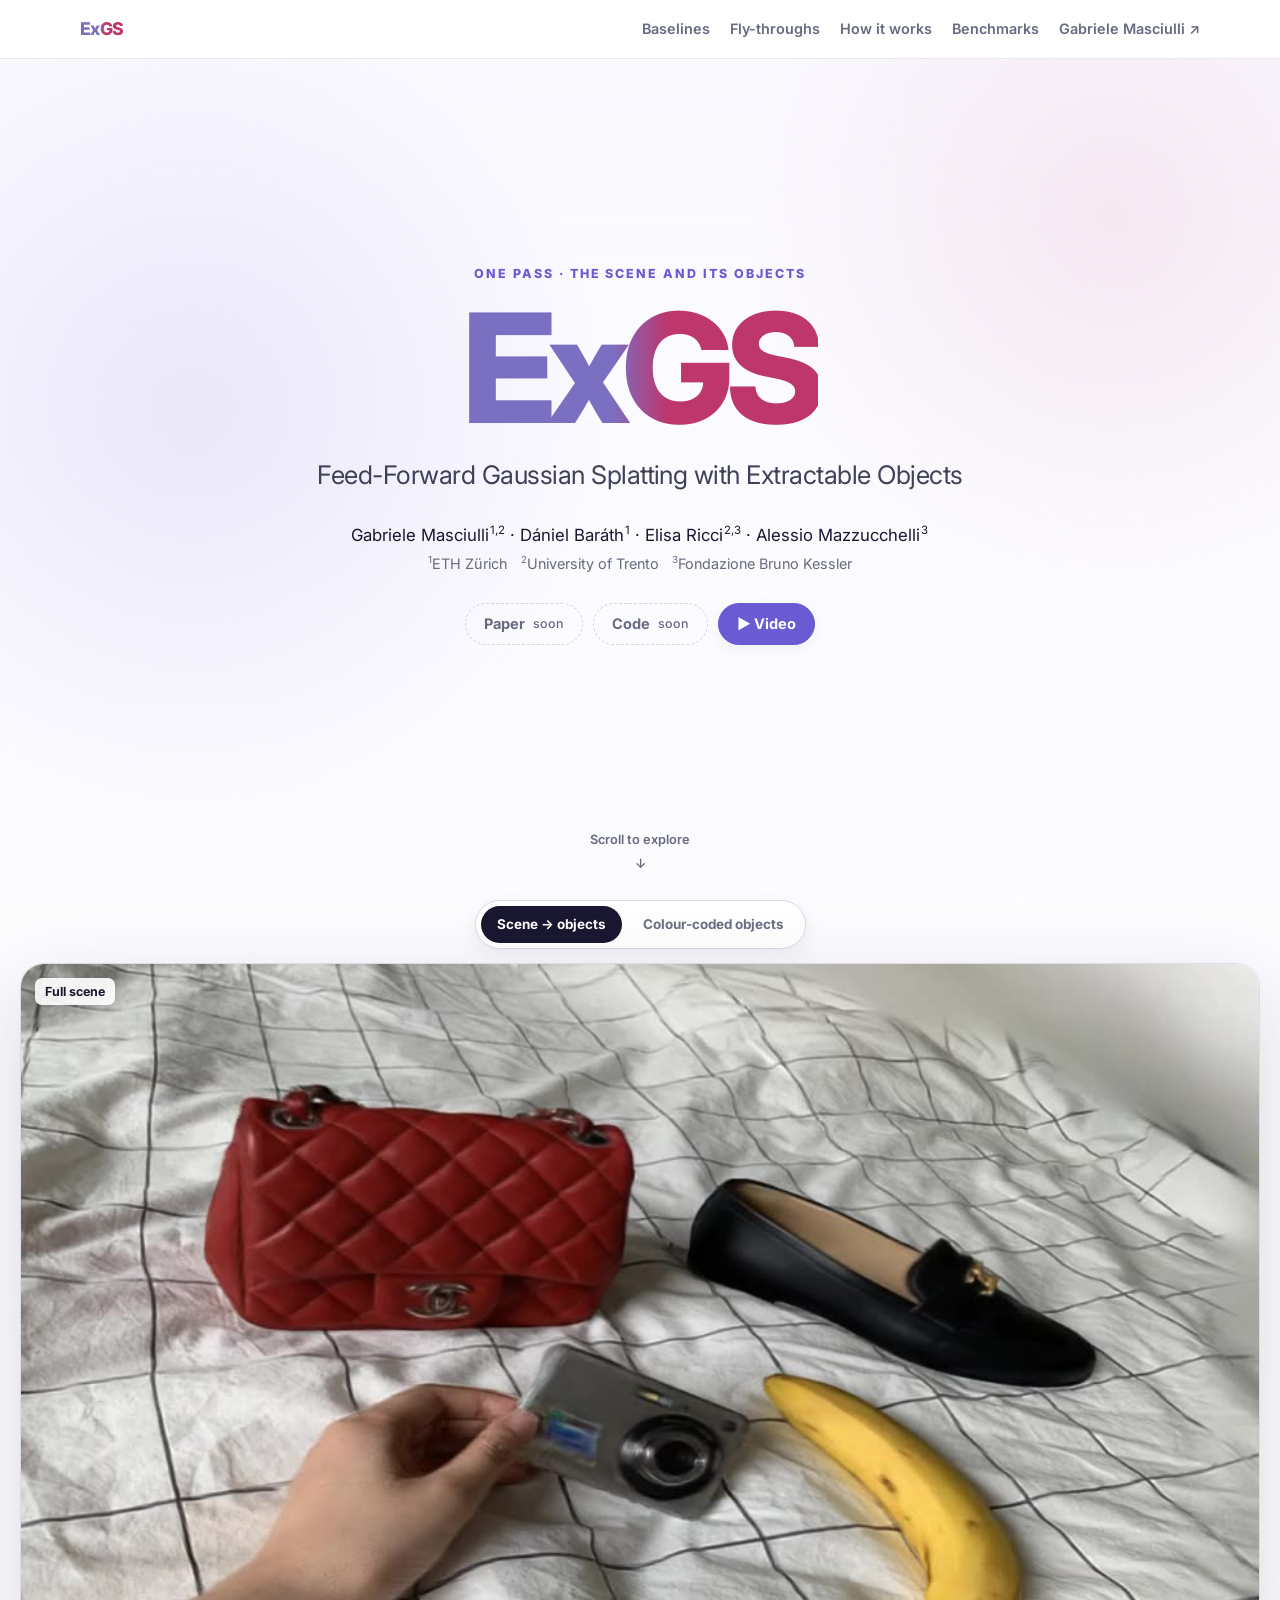
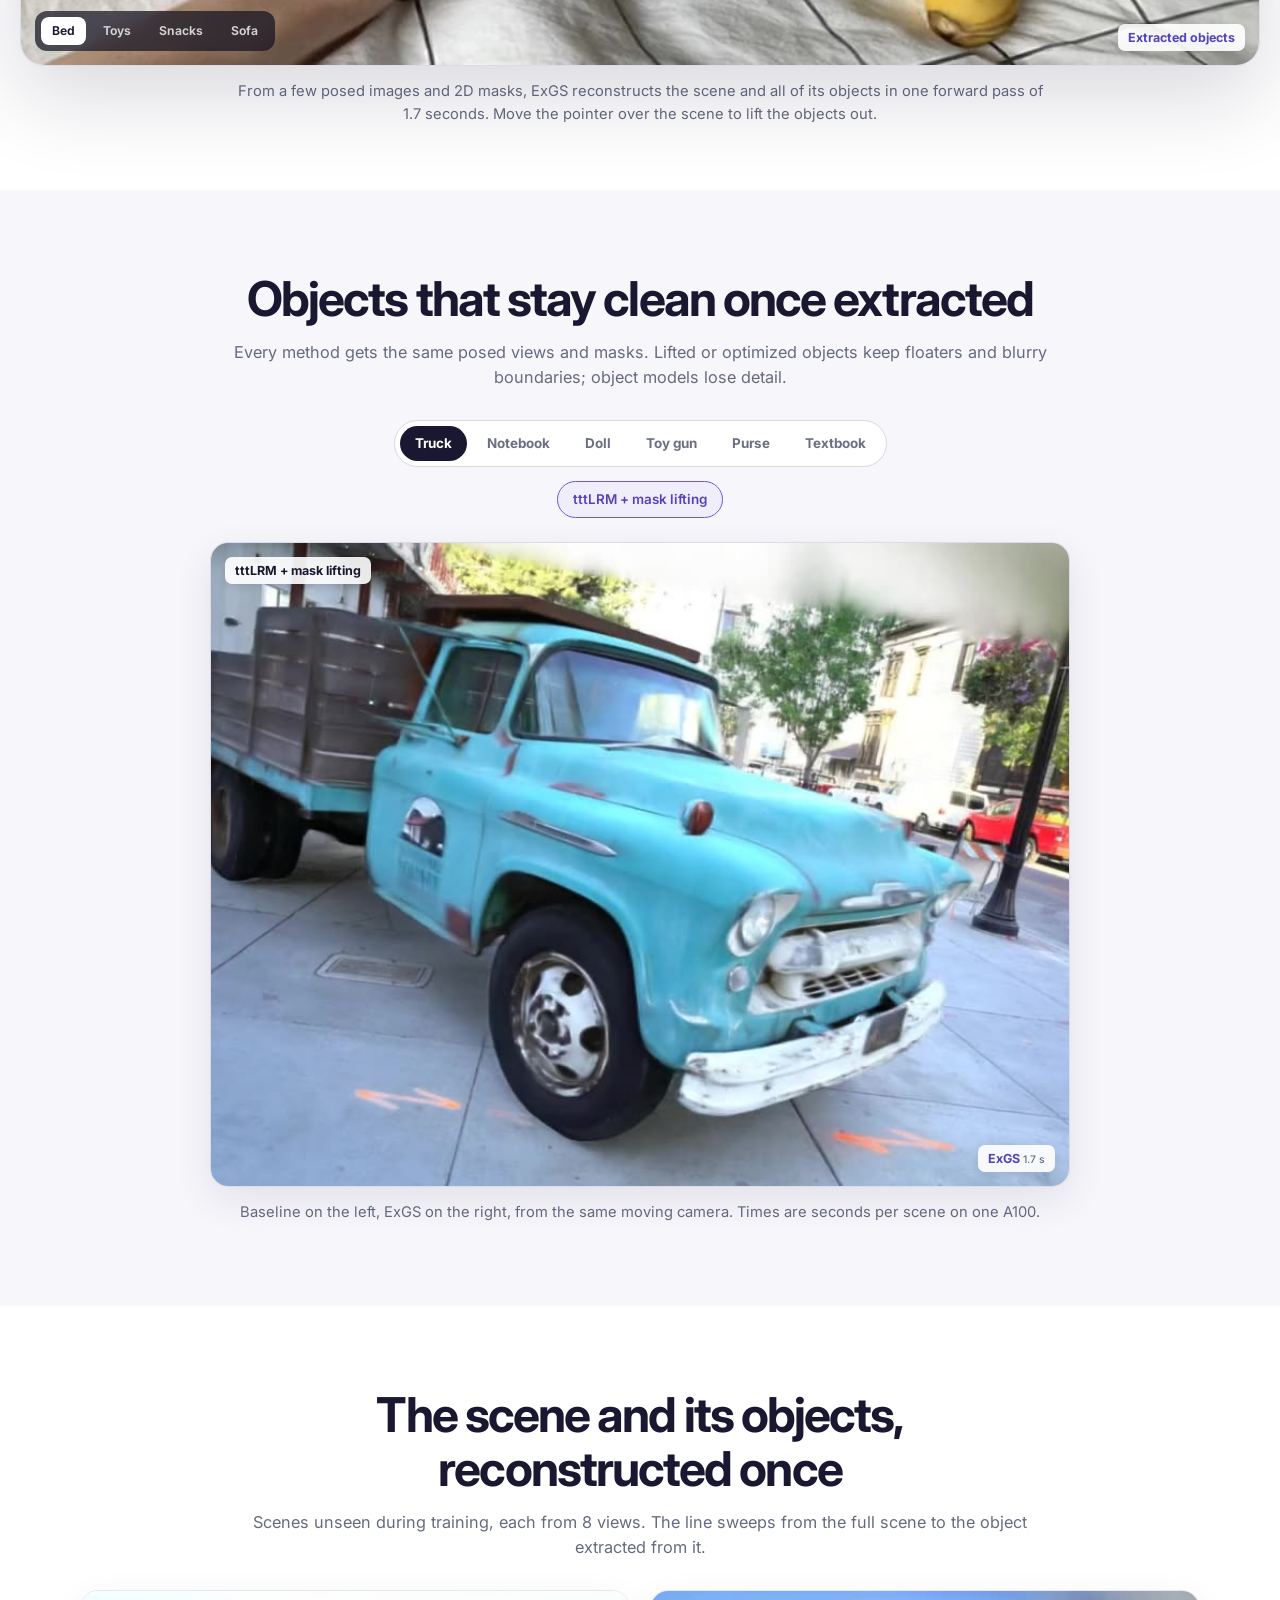
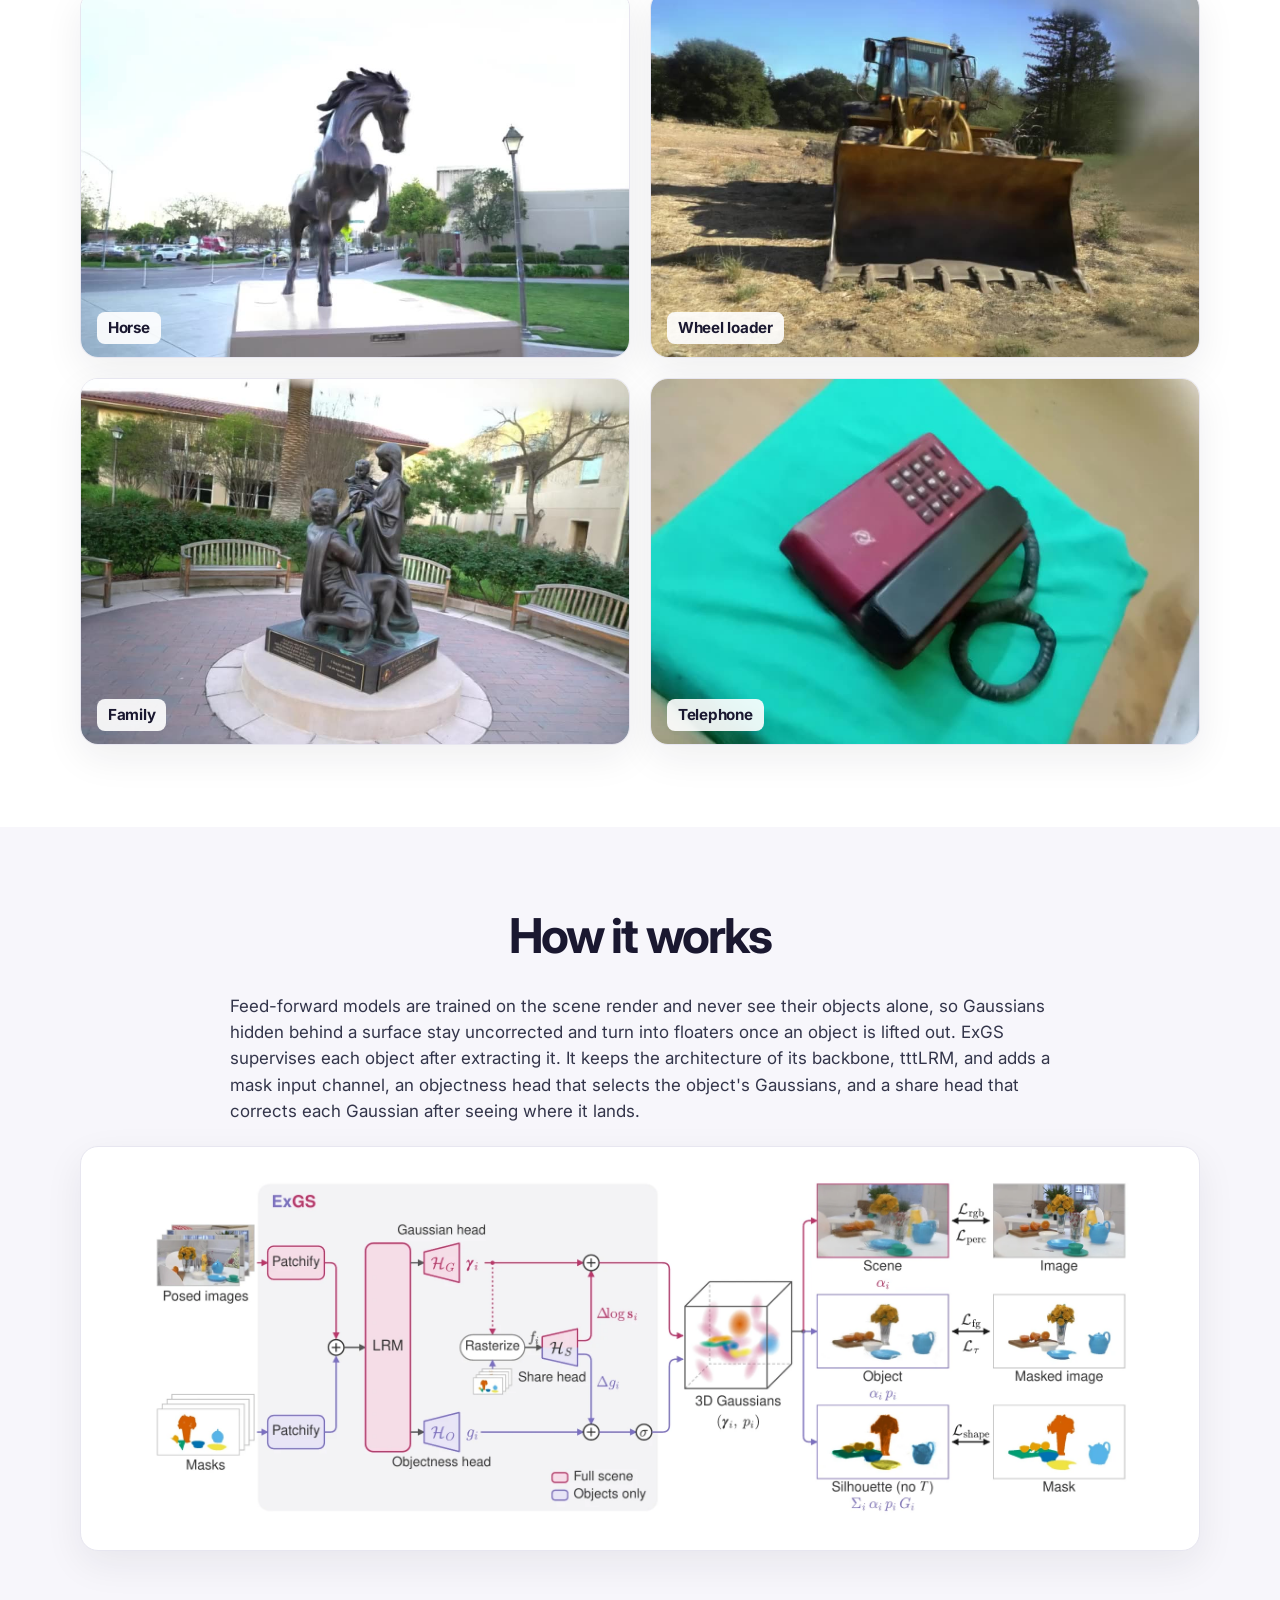
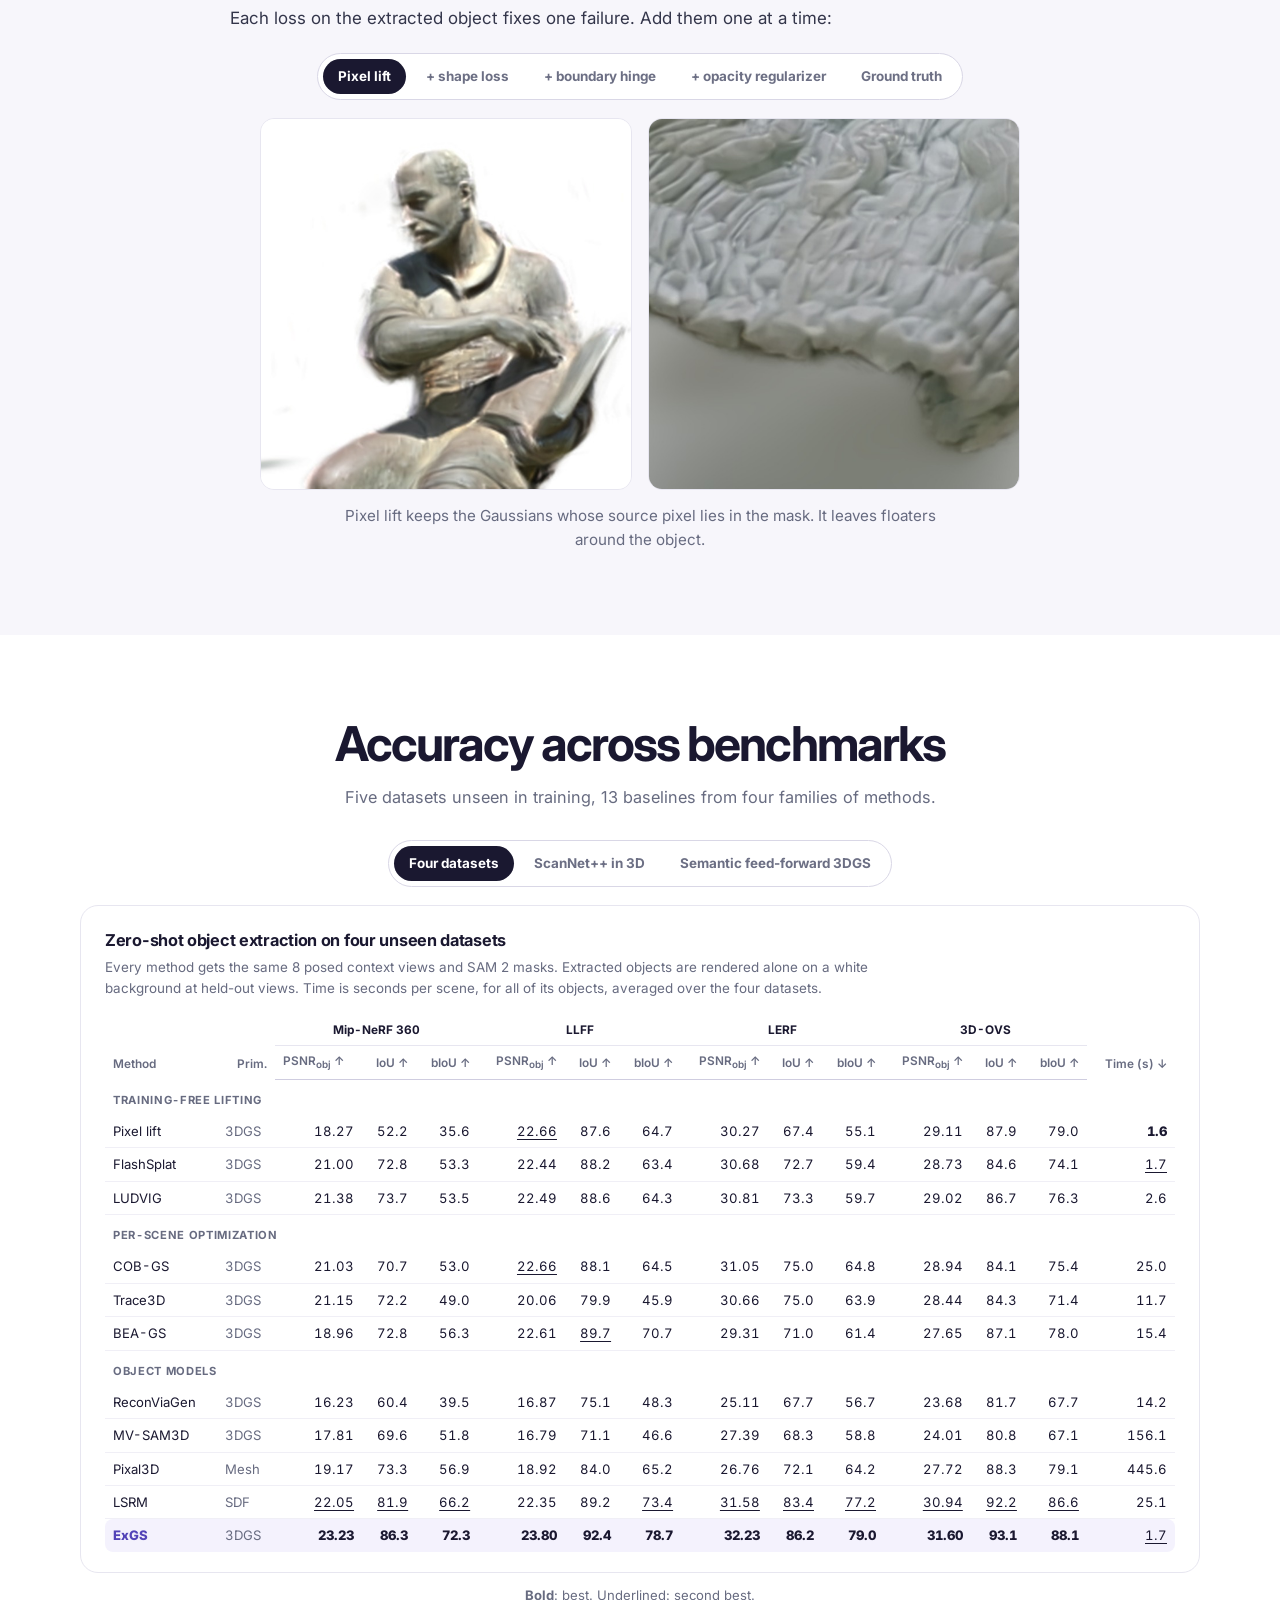
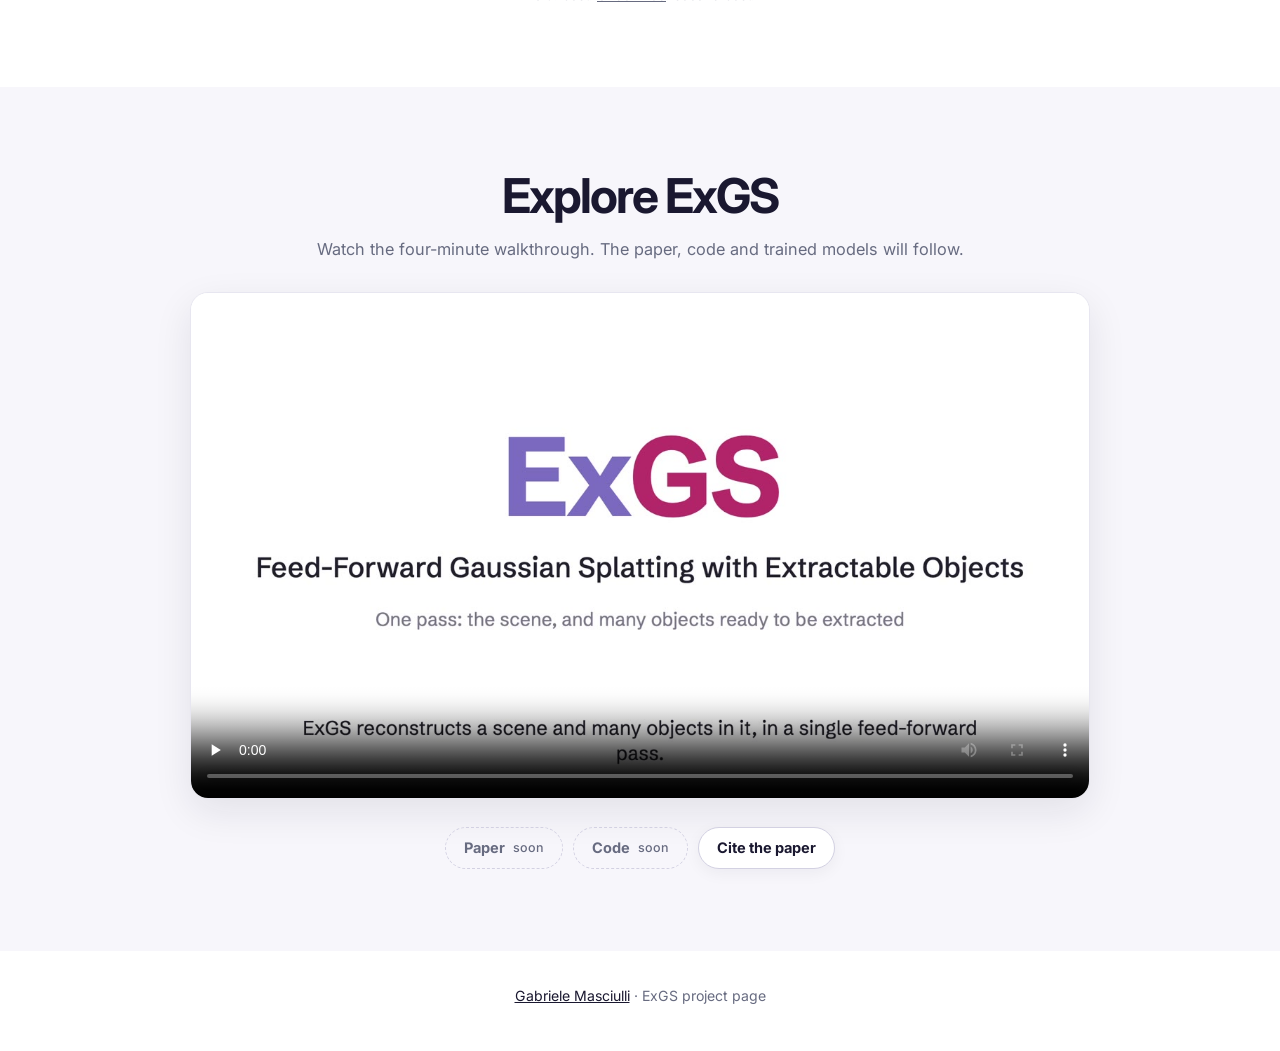
==== exgs/index.html @ b257b4f8 "Add ExGS project page Co-Authored-By: Claude Fable 5.2 <noreply@anthropic.com>" ====
<!doctype html>
<html lang="en">
<head>
  <meta charset="utf-8">
  <meta name="viewport" content="width=device-width, initial-scale=1">
  <meta name="description" content="ExGS reconstructs a scene and multiple clean, extractable objects from a few images and 2D masks in a single feed-forward pass.">
  <title>ExGS — Feed-Forward Gaussian Splatting with Extractable Objects</title>
  <link rel="icon" href="data:,">
  <link rel="preconnect" href="https://fonts.googleapis.com">
  <link rel="preconnect" href="https://fonts.gstatic.com" crossorigin>
  <link href="https://fonts.googleapis.com/css2?family=Inter:wght@400;500;600;700;800&display=swap" rel="stylesheet">
  <style>
    :root {
      color-scheme: light;
      --ink: #1a1830;
      --muted: #676b80;
      --line: #e7e6f0;
      --paper: #ffffff;
      --soft: #f7f6fb;
      --violet: #6b5bd2;
      --violet-dark: #5344b8;
      --pink: #bd366c;
      --radius: 18px;
      --content: 1120px;
    }
    * { box-sizing: border-box; }
    html { scroll-behavior: smooth; }
    body {
      margin: 0; color: var(--ink); background: var(--paper);
      font-family: Inter, ui-sans-serif, system-ui, -apple-system, "Segoe UI", sans-serif;
      line-height: 1.55; -webkit-font-smoothing: antialiased;
    }
    img, video, canvas { display: block; max-width: 100%; }
    img, video { height: auto; }
    a { color: inherit; }
    button { font: inherit; }
    .grad {
      background: linear-gradient(90deg, #7b6fc2 0 42%, var(--pink) 58% 100%);
      -webkit-background-clip: text; background-clip: text; color: transparent;
    }

    /* nav */
    .nav { position: sticky; top: 0; z-index: 40; border-bottom: 1px solid rgba(231, 230, 240, .85); background: rgba(255, 255, 255, .88); backdrop-filter: blur(15px); }
    .nav-inner { width: min(calc(100% - 36px), var(--content)); min-height: 58px; margin: auto; display: flex; align-items: center; justify-content: space-between; gap: 24px; }
    .brand { font-weight: 800; font-size: 1.1rem; letter-spacing: -.03em; text-decoration: none; }
    .nav-links { display: flex; align-items: center; gap: 20px; }
    .nav-links a { color: var(--muted); font-size: .9rem; font-weight: 600; text-decoration: none; }
    .nav-links a:hover { color: var(--violet); }

    /* entrance: a full screen for the title, then the page */
    .hero {
      overflow: hidden; padding: 0 18px 64px;
      background:
        radial-gradient(circle at 15% 22rem, rgba(107, 91, 210, .12), transparent 26rem),
        radial-gradient(circle at 87% 10rem, rgba(189, 54, 108, .09), transparent 23rem),
        linear-gradient(180deg, #faf9ff 0%, #fff 100%);
    }
    .entrance { position: relative; min-height: calc(100svh - 59px); display: grid; place-items: center; text-align: center; padding: 40px 0 90px; }
    .eyebrow { margin: 0 0 16px; color: var(--violet); font-size: .78rem; font-weight: 800; letter-spacing: .16em; text-transform: uppercase; }
    h1 { margin: 0; font-size: clamp(4.4rem, 15vw, 9.5rem); line-height: .9; letter-spacing: -.06em; font-weight: 800; }
    .subtitle { max-width: 720px; margin: 22px auto 0; color: #3f4158; font-size: clamp(1.15rem, 2.3vw, 1.6rem); line-height: 1.3; letter-spacing: -.02em; }
    .authors { margin: 30px 0 4px; font-size: 1.05rem; }
    .authors a { text-decoration: none; }
    .authors a:hover { color: var(--violet); }
    .authors sup, .affiliations sup { font-size: .68em; margin-left: 1px; }
    .affiliations { margin: 0; color: var(--muted); font-size: .9rem; }
    .actions { display: flex; flex-wrap: wrap; justify-content: center; gap: 10px; margin: 28px 0 0; }
    .pill {
      display: inline-flex; align-items: center; justify-content: center; gap: 8px; min-height: 42px; padding: 0 18px;
      border: 1px solid #d3d1e2; border-radius: 999px; background: #fff; color: var(--ink);
      font-size: .91rem; font-weight: 700; text-decoration: none; cursor: pointer;
      box-shadow: 0 4px 16px rgba(26, 24, 48, .05);
      transition: transform .18s ease, border-color .18s ease, color .18s ease, background .18s ease;
    }
    .pill:hover { transform: translateY(-2px); border-color: var(--violet); color: var(--violet); }
    .pill.primary { border-color: var(--violet); background: var(--violet); color: #fff; }
    .pill.primary:hover { background: var(--violet-dark); color: #fff; }
    .pill.soon { color: var(--muted); cursor: default; box-shadow: none; background: transparent; border-style: dashed; }
    .pill.soon:hover { transform: none; border-color: #d3d1e2; color: var(--muted); }
    .pill small { font-weight: 500; font-size: .78rem; }
    .cue { position: absolute; left: 50%; bottom: 26px; transform: translateX(-50%); display: grid; gap: 4px; color: var(--muted); font-size: .8rem; font-weight: 600; text-decoration: none; }
    .cue span:last-child { animation: bob 1.8s ease-in-out infinite; }
    @keyframes bob { 50% { transform: translateY(5px); } }

    .hero-view { width: min(100%, 1240px); margin: auto; text-align: center; scroll-margin-top: 76px; }
    .modes { display: inline-flex; flex-wrap: wrap; justify-content: center; gap: 5px; margin: 0 auto 14px; padding: 5px; border: 1px solid #d9d7e6; border-radius: 999px; background: rgba(255, 255, 255, .9); box-shadow: 0 6px 20px rgba(26, 24, 48, .07); }
    .mode { padding: 8px 16px; border: 0; border-radius: 999px; background: transparent; color: #6c6f84; cursor: pointer; font-size: .84rem; font-weight: 700; }
    .mode.active { background: var(--ink); color: #fff; }
    .caption { max-width: 820px; margin: 14px auto 0; color: var(--muted); font-size: .92rem; }

    /* split player: two synchronized views of one video, drawn into a canvas with a movable split */
    .stage { position: relative; overflow: hidden; border: 1px solid #dddbe9; border-radius: 24px; background: #fff; box-shadow: 0 30px 85px rgba(20, 16, 50, .16); }
    .player { position: relative; background: #fff center / cover no-repeat; cursor: ew-resize; touch-action: pan-y; }
    .player canvas { width: 100%; height: 100%; }
    .chip { position: absolute; z-index: 2; padding: 4px 10px; border-radius: 7px; background: rgba(255, 255, 255, .9); font-size: .78rem; font-weight: 700; pointer-events: none; box-shadow: 0 2px 8px rgba(26, 24, 48, .1); }
    .chip.tl { top: 14px; left: 14px; }
    .chip.br { right: 14px; bottom: 14px; color: var(--violet-dark); }
    .chip small { font-weight: 500; color: var(--muted); }
    .picker { position: absolute; z-index: 3; left: 14px; bottom: 14px; display: flex; flex-wrap: wrap; gap: 6px; padding: 6px; border-radius: 12px; background: rgba(20, 18, 34, .72); backdrop-filter: blur(10px); }
    .picker button { padding: 5px 11px; border: 0; border-radius: 8px; background: transparent; color: rgba(255, 255, 255, .78); font-size: .76rem; font-weight: 650; cursor: pointer; }
    .picker button.active { background: #fff; color: var(--ink); }

    /* sections */
    .section { padding: 82px 18px; }
    .section.alt { background: var(--soft); }
    .wrap { width: min(100%, var(--content)); margin: auto; }
    .section-head { max-width: 820px; margin: 0 auto 30px; text-align: center; }
    h2 { margin: 0; font-size: clamp(1.9rem, 4vw, 3rem); line-height: 1.12; letter-spacing: -.04em; }
    h3 { margin: 0; font-size: 1.12rem; letter-spacing: -.018em; }
    .section-head p { margin: 14px auto 0; color: var(--muted); font-size: 1.02rem; }
    .center { display: flex; justify-content: center; }
    .tabs { display: inline-flex; flex-wrap: wrap; justify-content: center; gap: 5px; padding: 5px; border: 1px solid #d9d7e6; border-radius: 999px; background: #fff; }
    .tab { padding: 7px 15px; border: 0; border-radius: 999px; background: transparent; color: #6c6f84; cursor: pointer; font-size: .84rem; font-weight: 700; }
    .tab.active { background: var(--ink); color: #fff; }
    .tabs.sub { border-color: transparent; background: transparent; margin-top: 8px; }
    .tabs.sub .tab { border: 1px solid #d9d7e6; background: #fff; font-weight: 600; }
    .tabs.sub .tab.active { border-color: var(--violet); background: #f1eefc; color: var(--violet-dark); }
    .cmp { max-width: 860px; margin: 18px auto 0; }
    .cmp .stage { border-radius: var(--radius); box-shadow: 0 13px 38px rgba(26, 24, 48, .09); }

    /* fly-through grid */
    .grid { display: grid; grid-template-columns: 1fr 1fr; gap: 20px; }
    .fly { position: relative; overflow: hidden; border: 1px solid var(--line); border-radius: var(--radius); background: #fff; box-shadow: 0 13px 38px rgba(26, 24, 48, .07); cursor: zoom-in; }
    .fly .player { cursor: inherit; }
    .fly h3 { position: absolute; z-index: 2; left: 16px; bottom: 13px; padding: 4px 11px; border-radius: 8px; background: rgba(255, 255, 255, .9); font-size: .95rem; pointer-events: none; }
    .backdrop { position: fixed; inset: 0; z-index: 1000; background: rgba(12, 10, 24, .78); }
    .backdrop[hidden] { display: none; }
    .fly.is-spotlight { position: fixed; z-index: 1001; top: 50%; left: 50%; width: min(94vw, 150vh, 1180px); transform: translate(-50%, -50%); cursor: zoom-out; box-shadow: 0 24px 100px rgba(0, 0, 0, .6); }

    /* how it works */
    .lead { max-width: 820px; margin: 0 auto 22px; font-size: 1.06rem; color: #33354a; }
    .figure { padding: clamp(12px, 2.4vw, 26px); border: 1px solid var(--line); border-radius: var(--radius); background: #fff; box-shadow: 0 13px 38px rgba(26, 24, 48, .07); }
    .switcher { margin-top: 54px; }
    .pair { display: grid; grid-template-columns: 1fr 1fr; gap: 16px; max-width: 760px; margin: 18px auto 0; }
    .pair img { width: 100%; border: 1px solid var(--line); border-radius: 14px; background: #fff; }
    .switcher-caption { max-width: 640px; min-height: 3.2em; margin: 14px auto 0; text-align: center; color: var(--muted); font-size: .95rem; }

    /* result tables */
    .tcard { margin-top: 18px; padding: 22px 24px 20px; border: 1px solid var(--line); border-radius: var(--radius); background: #fff; min-width: 0; }
    .tcard[hidden] { display: none; }
    .tcard.narrow { max-width: 640px; margin-left: auto; margin-right: auto; }
    .tcard h3 { font-size: 1.02rem; }
    .tcard .sub { margin: 4px 0 16px; color: var(--muted); font-size: .84rem; max-width: 62em; }
    .tscroll { overflow-x: auto; }
    .res { width: 100%; border-collapse: collapse; font-size: .82rem; font-variant-numeric: tabular-nums; white-space: nowrap; }
    .res th, .res td { padding: 6px 8px; text-align: right; }
    .res th:first-child, .res td:first-child { text-align: left; }
    .res thead th { color: var(--muted); font-size: .74rem; font-weight: 600; vertical-align: bottom; }
    .res thead tr:last-child th { border-bottom: 1px solid #cfcde0; }
    .res thead th.g { text-align: center; color: var(--ink); font-weight: 700; border-bottom: 1px solid var(--line); }
    .res td.prim { text-align: left; color: var(--muted); }
    .res tbody td { border-bottom: 1px solid #f0eff6; }
    .res tr.fam td { padding-top: 12px; border-bottom: 0; color: var(--muted); font-size: .7rem; font-weight: 700; letter-spacing: .06em; text-transform: uppercase; }
    .res td.best { font-weight: 800; }
    .res td.second { text-decoration: underline; text-underline-offset: 3px; }
    .res tr.us td { background: #f4f2fd; border-bottom: 0; }
    .res tr.us td:first-child { color: var(--violet-dark); font-weight: 800; border-radius: 8px 0 0 8px; }
    .res tr.us td:last-child { border-radius: 0 8px 8px 0; }
    .tlegend { margin: 12px 0 0; text-align: center; color: var(--muted); font-size: .82rem; }

    /* closing */
    .film { overflow: hidden; max-width: 900px; margin: 0 auto; border: 1px solid var(--line); border-radius: var(--radius); background: #fff; box-shadow: 0 13px 38px rgba(26, 24, 48, .09); }
    .film video { width: 100%; }
    .citation { max-width: 820px; margin: 22px auto 0; padding: 18px 20px; overflow-x: auto; border: 1px solid var(--line); border-radius: 14px; background: #fff; font: 500 .84rem/1.6 ui-monospace, SFMono-Regular, Menlo, monospace; text-align: left; }
    .citation[hidden] { display: none; }
    footer { padding: 34px 18px 44px; text-align: center; color: var(--muted); font-size: .88rem; }
    footer a { color: var(--ink); }

    @media (max-width: 860px) {
      .nav-links a:not(.keep) { display: none; }
      .section { padding: 60px 16px; }
      .grid { grid-template-columns: 1fr; }
      .stage { border-radius: 16px; }
      .chip { font-size: .7rem; padding: 3px 8px; }
      .chip.tl { top: 9px; left: 9px; }
      .chip.br { right: 9px; bottom: 9px; }
      .picker { left: 9px; bottom: 9px; padding: 4px; }
      .picker button { padding: 4px 8px; font-size: .7rem; }
      .hero .chip.br { bottom: auto; top: 9px; }
    }
    @media (prefers-reduced-motion: reduce) {
      html { scroll-behavior: auto; }
      * { transition: none !important; animation: none !important; }
    }
  </style>
</head>
<body>

  <nav class="nav" aria-label="Page navigation">
    <div class="nav-inner">
      <a class="brand grad" href="#top">ExGS</a>
      <div class="nav-links">
        <a href="#compare">Baselines</a>
        <a href="#flythroughs">Fly-throughs</a>
        <a href="#method">How it works</a>
        <a href="#benchmarks">Benchmarks</a>
        <a class="keep" href="../">Gabriele Masciulli ↗</a>
      </div>
    </div>
  </nav>

  <header class="hero" id="top">
    <div class="entrance">
      <div>
        <p class="eyebrow">One pass · the scene and its objects</p>
        <h1><span class="grad">ExGS</span></h1>
        <p class="subtitle">Feed-Forward Gaussian Splatting with Extractable Objects</p>
        <p class="authors"><a href="../">Gabriele Masciulli</a><sup>1,2</sup> · Dániel Baráth<sup>1</sup> · Elisa Ricci<sup>2,3</sup> · Alessio Mazzucchelli<sup>3</sup></p>
        <p class="affiliations"><sup>1</sup>ETH Zürich &nbsp; <sup>2</sup>University of Trento &nbsp; <sup>3</sup>Fondazione Bruno Kessler</p>
        <div class="actions">
          <span class="pill soon">Paper <small>soon</small></span>
          <span class="pill soon">Code <small>soon</small></span>
          <a class="pill primary" href="#explore">▶ Video</a>
        </div>
      </div>
      <a class="cue" href="#view"><span>Scroll to explore</span><span aria-hidden="true">↓</span></a>
    </div>

    <div class="hero-view" id="view">
      <div class="modes" role="tablist" aria-label="Display mode">
        <button class="mode active" type="button" role="tab" aria-selected="true" data-b="1" data-label="Extracted objects">Scene → objects</button>
        <button class="mode" type="button" role="tab" aria-selected="false" data-b="2" data-label="One colour per object">Colour-coded objects</button>
      </div>
      <div class="stage">
        <div class="player" id="hero-player" data-src="assets/media/bed.mp4" data-panels="3" data-a="0" data-b="1" data-split="diag" data-auto="1" style="aspect-ratio:960/544">
          <canvas aria-label="A fly-through of a scene reconstructed by ExGS. A diagonal line sweeps across it and leaves only the extracted objects; move the pointer to control the line."></canvas>
          <span class="chip tl">Full scene</span>
          <span class="chip br" data-chip="b">Extracted objects</span>
          <div class="picker" role="group" aria-label="Scene">
            <button class="active" type="button" data-src="assets/media/bed.mp4">Bed</button>
            <button type="button" data-src="assets/media/room.mp4">Toys</button>
            <button type="button" data-src="assets/media/snacks.mp4">Snacks</button>
            <button type="button" data-src="assets/media/sofa.mp4">Sofa</button>
          </div>
        </div>
      </div>
      <p class="caption">From a few posed images and 2D masks, ExGS reconstructs the scene and all of its objects in one forward pass of 1.7&nbsp;seconds. Move the pointer over the scene to lift the objects out.</p>
    </div>
  </header>

  <main>
    <section class="section alt" id="compare">
      <div class="wrap">
        <div class="section-head">
          <h2>Objects that stay clean once extracted</h2>
          <p>Every method gets the same posed views and masks. Lifted or optimized objects keep floaters and blurry boundaries; object models lose detail.</p>
        </div>
        <div class="center"><div class="tabs" id="cmp-scenes" role="tablist" aria-label="Object"></div></div>
        <div class="center"><div class="tabs sub" id="cmp-methods" role="tablist" aria-label="Compared method"></div></div>
        <div class="cmp">
          <div class="stage">
            <div class="player" id="cmp-player" data-split="vert" style="aspect-ratio:4/3">
              <canvas aria-label="The same object from the same moving camera: a baseline on the left of the divider, ExGS on the right. Move the pointer to shift the divider."></canvas>
              <span class="chip tl" data-chip="a"></span>
              <span class="chip br">ExGS <small>1.7 s</small></span>
            </div>
          </div>
        </div>
        <p class="caption" style="text-align:center">Baseline on the left, ExGS on the right, from the same moving camera. Times are seconds per scene on one A100.</p>
      </div>
    </section>

    <section class="section" id="flythroughs">
      <div class="wrap">
        <div class="section-head">
          <h2>The scene and its objects, reconstructed once</h2>
          <p>Scenes unseen during training, each from 8 views. The line sweeps from the full scene to the object extracted from it.</p>
        </div>
        <div class="grid">
          <article class="fly" tabindex="0"><div class="player" data-src="assets/media/horse.mp4" data-panels="2" data-a="0" data-b="1" data-split="diag" data-auto="1" data-phase="0" style="aspect-ratio:3/2"><canvas></canvas></div><h3>Horse</h3></article>
          <article class="fly" tabindex="0"><div class="player" data-src="assets/media/caterpillar.mp4" data-panels="2" data-a="0" data-b="1" data-split="diag" data-auto="1" data-phase="1.9" style="aspect-ratio:3/2"><canvas></canvas></div><h3>Wheel loader</h3></article>
          <article class="fly" tabindex="0"><div class="player" data-src="assets/media/family.mp4" data-panels="2" data-a="0" data-b="1" data-split="diag" data-auto="1" data-phase="3.8" style="aspect-ratio:3/2"><canvas></canvas></div><h3>Family</h3></article>
          <article class="fly" tabindex="0"><div class="player" data-src="assets/media/telephone.mp4" data-panels="2" data-a="0" data-b="1" data-split="diag" data-auto="1" data-phase="5.7" style="aspect-ratio:3/2"><canvas></canvas></div><h3>Telephone</h3></article>
        </div>
      </div>
    </section>

    <section class="section alt" id="method">
      <div class="wrap">
        <div class="section-head"><h2>How it works</h2></div>
        <p class="lead">Feed-forward models are trained on the scene render and never see their objects alone, so Gaussians hidden behind a surface stay uncorrected and turn into floaters once an object is lifted out. ExGS supervises each object after extracting it. It keeps the architecture of its backbone, tttLRM, and adds a mask input channel, an objectness head that selects the object's Gaussians, and a share head that corrects each Gaussian after seeing where it lands.</p>
        <div class="figure"><img loading="lazy" src="assets/overview.webp" width="2250" height="740" alt="Overview of ExGS: posed images and masks pass through the LRM backbone; a Gaussian head, an objectness head and a share head predict one set of 3D Gaussians, supervised through a scene render, an object render and a silhouette."></div>

        <article class="switcher">
          <p class="lead">Each loss on the extracted object fixes one failure. Add them one at a time:</p>
          <div class="center"><div class="tabs" id="abl-tabs" role="tablist" aria-label="Loss ablation">
            <button class="tab active" type="button" data-key="pix" data-caption="Pixel lift keeps the Gaussians whose source pixel lies in the mask. It leaves floaters around the object.">Pixel lift</button>
            <button class="tab" type="button" data-key="shape" data-caption="The shape loss supervises a silhouette that counts every Gaussian on a ray, hidden or not. The floaters go, but a rim of small Gaussians remains along the outline.">+ shape loss</button>
            <button class="tab" type="button" data-key="hinge" data-caption="The boundary hinge removes the rim. The surface still lacks fine detail, because the object's Gaussians are too opaque and hide the ones behind them.">+ boundary hinge</button>
            <button class="tab" type="button" data-key="extop" data-caption="The opacity regularizer keeps the object's Gaussians translucent, and the fine detail returns. This is ExGS.">+ opacity regularizer</button>
            <button class="tab" type="button" data-key="gt" data-caption="Ground truth at the same held-out view.">Ground truth</button>
          </div></div>
          <div class="pair">
            <img id="abl-a" loading="lazy" src="assets/ablation/ignatius_pix.jpg" width="640" height="641" alt="Zoom on a statue extracted by the selected model">
            <img id="abl-b" loading="lazy" src="assets/ablation/cloth_pix.jpg" width="640" height="640" alt="Zoom on a cloth object extracted by the selected model">
          </div>
          <div class="switcher-caption" id="abl-caption">Pixel lift keeps the Gaussians whose source pixel lies in the mask. It leaves floaters around the object.</div>
        </article>
      </div>
    </section>

    <section class="section" id="benchmarks">
      <div class="wrap">
        <div class="section-head">
          <h2>Accuracy across benchmarks</h2>
          <p>Five datasets unseen in training, 13 baselines from four families of methods.</p>
        </div>
        <div class="center"><div class="tabs" id="bench-tabs" role="tablist" aria-label="Benchmark">
          <button class="tab active" type="button" data-t="t-zero">Four datasets</button>
          <button class="tab" type="button" data-t="t-scan">ScanNet++ in 3D</button>
          <button class="tab" type="button" data-t="t-sem">Semantic feed-forward 3DGS</button>
        </div></div>
        <div class="tcard" id="t-zero">
          <h3>Zero-shot object extraction on four unseen datasets</h3>
          <p class="sub">Every method gets the same 8 posed context views and SAM&nbsp;2 masks. Extracted objects are rendered alone on a white background at held-out views. Time is seconds per scene, for all of its objects, averaged over the four datasets.</p>
          <div class="tscroll">
          <table class="res">
            <thead>
              <tr><th rowspan="2">Method</th><th rowspan="2">Prim.</th><th class="g" colspan="3">Mip-NeRF 360</th><th class="g" colspan="3">LLFF</th><th class="g" colspan="3">LERF</th><th class="g" colspan="3">3D-OVS</th><th rowspan="2">Time (s) ↓</th></tr>
              <tr><th>PSNR<sub>obj</sub> ↑</th><th>IoU ↑</th><th>bIoU ↑</th><th>PSNR<sub>obj</sub> ↑</th><th>IoU ↑</th><th>bIoU ↑</th><th>PSNR<sub>obj</sub> ↑</th><th>IoU ↑</th><th>bIoU ↑</th><th>PSNR<sub>obj</sub> ↑</th><th>IoU ↑</th><th>bIoU ↑</th></tr>
            </thead>
            <tbody>
            <tr class="fam"><td colspan="15">Training-free lifting</td></tr>
            <tr><td>Pixel lift</td><td class="prim">3DGS</td><td>18.27</td><td>52.2</td><td>35.6</td><td class="second">22.66</td><td>87.6</td><td>64.7</td><td>30.27</td><td>67.4</td><td>55.1</td><td>29.11</td><td>87.9</td><td>79.0</td><td class="best">1.6</td></tr>
            <tr><td>FlashSplat</td><td class="prim">3DGS</td><td>21.00</td><td>72.8</td><td>53.3</td><td>22.44</td><td>88.2</td><td>63.4</td><td>30.68</td><td>72.7</td><td>59.4</td><td>28.73</td><td>84.6</td><td>74.1</td><td class="second">1.7</td></tr>
            <tr><td>LUDVIG</td><td class="prim">3DGS</td><td>21.38</td><td>73.7</td><td>53.5</td><td>22.49</td><td>88.6</td><td>64.3</td><td>30.81</td><td>73.3</td><td>59.7</td><td>29.02</td><td>86.7</td><td>76.3</td><td>2.6</td></tr>
            <tr class="fam"><td colspan="15">Per-scene optimization</td></tr>
            <tr><td>COB-GS</td><td class="prim">3DGS</td><td>21.03</td><td>70.7</td><td>53.0</td><td class="second">22.66</td><td>88.1</td><td>64.5</td><td>31.05</td><td>75.0</td><td>64.8</td><td>28.94</td><td>84.1</td><td>75.4</td><td>25.0</td></tr>
            <tr><td>Trace3D</td><td class="prim">3DGS</td><td>21.15</td><td>72.2</td><td>49.0</td><td>20.06</td><td>79.9</td><td>45.9</td><td>30.66</td><td>75.0</td><td>63.9</td><td>28.44</td><td>84.3</td><td>71.4</td><td>11.7</td></tr>
            <tr><td>BEA-GS</td><td class="prim">3DGS</td><td>18.96</td><td>72.8</td><td>56.3</td><td>22.61</td><td class="second">89.7</td><td>70.7</td><td>29.31</td><td>71.0</td><td>61.4</td><td>27.65</td><td>87.1</td><td>78.0</td><td>15.4</td></tr>
            <tr class="fam"><td colspan="15">Object models</td></tr>
            <tr><td>ReconViaGen</td><td class="prim">3DGS</td><td>16.23</td><td>60.4</td><td>39.5</td><td>16.87</td><td>75.1</td><td>48.3</td><td>25.11</td><td>67.7</td><td>56.7</td><td>23.68</td><td>81.7</td><td>67.7</td><td>14.2</td></tr>
            <tr><td>MV-SAM3D</td><td class="prim">3DGS</td><td>17.81</td><td>69.6</td><td>51.8</td><td>16.79</td><td>71.1</td><td>46.6</td><td>27.39</td><td>68.3</td><td>58.8</td><td>24.01</td><td>80.8</td><td>67.1</td><td>156.1</td></tr>
            <tr><td>Pixal3D</td><td class="prim">Mesh</td><td>19.17</td><td>73.3</td><td>56.9</td><td>18.92</td><td>84.0</td><td>65.2</td><td>26.76</td><td>72.1</td><td>64.2</td><td>27.72</td><td>88.3</td><td>79.1</td><td>445.6</td></tr>
            <tr><td>LSRM</td><td class="prim">SDF</td><td class="second">22.05</td><td class="second">81.9</td><td class="second">66.2</td><td>22.35</td><td>89.2</td><td class="second">73.4</td><td class="second">31.58</td><td class="second">83.4</td><td class="second">77.2</td><td class="second">30.94</td><td class="second">92.2</td><td class="second">86.6</td><td>25.1</td></tr>
            <tr class="us"><td>ExGS</td><td class="prim">3DGS</td><td class="best">23.23</td><td class="best">86.3</td><td class="best">72.3</td><td class="best">23.80</td><td class="best">92.4</td><td class="best">78.7</td><td class="best">32.23</td><td class="best">86.2</td><td class="best">79.0</td><td class="best">31.60</td><td class="best">93.1</td><td class="best">88.1</td><td class="second">1.7</td></tr>
            </tbody>
          </table>
          </div>
        </div>
        <div class="tcard" id="t-scan" hidden>
          <h3>Object extraction on ScanNet++, measured in 3D</h3>
          <p class="sub">Up to four objects per scene on the 50 scenes of the validation split, 8 posed context views, masks rendered from the laser-scan mesh. F-score within 2 and 5&nbsp;cm and Chamfer distance (CD) are measured against the object's mesh.</p>
          <div class="tscroll">
          <table class="res">
            <thead>
              <tr><th rowspan="2">Method</th><th class="g" colspan="2">3D F-score</th><th class="g">CD</th><th class="g" colspan="3">2D, held-out views</th><th rowspan="2">Time (s) ↓</th></tr>
              <tr><th>2 cm ↑</th><th>5 cm ↑</th><th>(cm) ↓</th><th>PSNR<sub>obj</sub> ↑</th><th>IoU ↑</th><th>bIoU ↑</th></tr>
            </thead>
            <tbody>
            <tr class="fam"><td colspan="8">Training-free lifting</td></tr>
            <tr><td>Pixel lift</td><td>20.0</td><td>33.6</td><td>50.4</td><td>23.26</td><td>52.1</td><td>28.5</td><td class="best">1.6</td></tr>
            <tr><td>FlashSplat</td><td>23.6</td><td>39.2</td><td>51.9</td><td>23.57</td><td>57.5</td><td>34.3</td><td class="second">1.7</td></tr>
            <tr><td>LUDVIG</td><td>25.9</td><td>41.9</td><td>46.4</td><td>23.95</td><td>59.2</td><td>35.7</td><td>2.6</td></tr>
            <tr class="fam"><td colspan="8">Per-scene optimization</td></tr>
            <tr><td>COB-GS</td><td>22.6</td><td>36.6</td><td>59.6</td><td>24.24</td><td>62.7</td><td>42.1</td><td>44.5</td></tr>
            <tr><td>Trace3D</td><td>28.1</td><td>44.9</td><td>44.6</td><td>24.90</td><td>65.5</td><td>43.4</td><td>11.7</td></tr>
            <tr><td>BEA-GS</td><td>21.3</td><td>39.5</td><td>45.2</td><td>23.80</td><td>64.4</td><td>43.4</td><td>15.4</td></tr>
            <tr class="fam"><td colspan="8">Object models</td></tr>
            <tr><td>ReconViaGen</td><td>31.9</td><td>55.3</td><td>11.4</td><td>21.21</td><td>61.7</td><td>41.6</td><td>24.0</td></tr>
            <tr><td>MV-SAM3D</td><td>33.8</td><td>59.3</td><td>10.7</td><td>22.42</td><td>64.4</td><td>42.5</td><td>256.3</td></tr>
            <tr><td>Pixal3D</td><td class="second">51.0</td><td>66.9</td><td>12.0</td><td>22.83</td><td>67.1</td><td>52.8</td><td>1416.7</td></tr>
            <tr><td>LSRM</td><td>50.1</td><td class="second">70.0</td><td class="second">10.5</td><td class="second">26.25</td><td class="second">74.5</td><td class="second">59.1</td><td>40.9</td></tr>
            <tr class="us"><td>ExGS</td><td class="best">56.8</td><td class="best">81.6</td><td class="best">4.4</td><td class="best">27.39</td><td class="best">80.3</td><td class="best">66.8</td><td class="second">1.7</td></tr>
            </tbody>
          </table>
          </div>
        </div>
        <div class="tcard narrow" id="t-sem" hidden>
          <h3>Semantic feed-forward 3DGS, in their own setting</h3>
          <p class="sub">Two context views, cropped to a square around each object, one run per object. Mean over the four datasets. ExGS receives the two views at its own resolution or, in the 256² row, the same 256&nbsp;×&nbsp;256 crops as SIU3R and Uni3R.</p>
          <div class="tscroll">
          <table class="res">
            <thead>
              <tr><th>Method</th><th>PSNR<sub>obj</sub> ↑</th><th>IoU ↑</th><th>bIoU ↑</th><th>Time (s) ↓</th></tr>
            </thead>
            <tbody>
            <tr><td>SIU3R</td><td>21.47</td><td>67.2</td><td>47.6</td><td class="best">0.2</td></tr>
            <tr><td>Uni3R</td><td>20.67</td><td>64.3</td><td>46.6</td><td>1.2</td></tr>
            <tr><td>EPS3D</td><td>21.12</td><td>65.9</td><td>46.2</td><td class="second">0.4</td></tr>
            <tr class="us"><td>ExGS, 256² crops</td><td class="second">25.29</td><td class="second">81.4</td><td class="second">67.8</td><td>0.9</td></tr>
            <tr class="us"><td>ExGS</td><td class="best">25.84</td><td class="best">83.7</td><td class="best">70.6</td><td>0.9</td></tr>
            </tbody>
          </table>
          </div>
        </div>
        <p class="tlegend"><b>Bold</b>: best. <u>Underlined</u>: second best.</p>
      </div>
    </section>

    <section class="section alt" id="explore">
      <div class="wrap">
        <div class="section-head">
          <h2>Explore ExGS</h2>
          <p>Watch the four-minute walkthrough. The paper, code and trained models will follow.</p>
        </div>
        <div class="film">
          <video controls playsinline preload="none" poster="assets/video_poster.jpg">
            <source src="assets/exgs_video.mp4" type="video/mp4">
          </video>
        </div>
        <div class="actions">
          <span class="pill soon">Paper <small>soon</small></span>
          <span class="pill soon">Code <small>soon</small></span>
          <button class="pill" id="cite-toggle" type="button" aria-expanded="false" aria-controls="citation">Cite the paper</button>
        </div>
        <pre class="citation" id="citation" hidden>@misc{masciulli2026exgs,
  title  = {ExGS: Feed-Forward Gaussian Splatting with Extractable Objects},
  author = {Masciulli, Gabriele and Bar{\'a}th, D{\'a}niel and Ricci, Elisa and Mazzucchelli, Alessio},
  year   = {2026},
  note   = {Under review}
}</pre>
      </div>
    </section>
  </main>

  <footer><a href="../">Gabriele Masciulli</a> · ExGS project page</footer>
  <div class="backdrop" id="backdrop" hidden></div>

  <script>
  (function () {
    var REDUCED = window.matchMedia('(prefers-reduced-motion: reduce)').matches;
    var LINE = '#bd366c';

    // The auto sweep: hold the first view, sweep to the second, hold, sweep back. Seconds.
    var HOLD_A = 1.3, SWEEP = 1.8, HOLD_B = 2.2, CYCLE = HOLD_A + SWEEP + HOLD_B + SWEEP + 0.3;
    function ease(t) { return t * t * (2.2 - 1.2 * t); }   // slow start, fastest past the middle, a slight slowdown
    function share(sec) {                                   // the first view's share of the frame
      var t = ((sec % CYCLE) + CYCLE) % CYCLE;
      if (t < HOLD_A) return 1;
      if (t < HOLD_A + SWEEP) return 1 - ease((t - HOLD_A) / SWEEP);
      if (t < HOLD_A + SWEEP + HOLD_B) return 0;
      if (t < HOLD_A + 2 * SWEEP + HOLD_B) return ease((t - HOLD_A - SWEEP - HOLD_B) / SWEEP);
      return 1;
    }

    function Player(el) {
      var self = this;
      this.el = el;
      this.canvas = el.querySelector('canvas');
      this.ctx = this.canvas.getContext('2d');
      this.video = document.createElement('video');
      this.video.muted = true; this.video.loop = true; this.video.playsInline = true; this.video.preload = 'auto';
      this.panels = +el.dataset.panels || 2;
      this.a = +el.dataset.a || 0;
      this.b = el.dataset.b === undefined ? 1 : +el.dataset.b;
      this.diag = el.dataset.split === 'diag';
      this.auto = el.dataset.auto === '1' && !REDUCED;
      this.phase = +el.dataset.phase || 0;
      this.p = this.diag ? 1.03 : 0.5;        // the split, 0..1 across the frame: view a before it, view b after
      this.manualUntil = 0;
      this.visible = false; this.src = null; this.pending = el.dataset.src || null;
      this.video.addEventListener('loadeddata', function () {
        self.canvas.width = Math.round(self.video.videoWidth / self.panels);
        self.canvas.height = self.video.videoHeight;
        el.style.aspectRatio = self.canvas.width + ' / ' + self.canvas.height;
        el.style.backgroundImage = 'none';
        self.draw();
      });
      function point(e) {
        var r = self.canvas.getBoundingClientRect(), x = (e.clientX - r.left) / r.width, y = (e.clientY - r.top) / r.height;
        self.p = Math.min(1.03, Math.max(-0.03, self.diag ? (x + y) / 2 : x));
        self.manualUntil = performance.now() + 1500;
        if (self.video.paused && !REDUCED) self.draw();
      }
      el.addEventListener('pointermove', function (e) { if (e.pointerType === 'mouse' || e.buttons) point(e); });
      el.addEventListener('pointerdown', point);
      if (this.pending) el.style.backgroundImage = 'url(' + this.pending.replace('.mp4', '.jpg') + ')';
      new IntersectionObserver(function (es) {
        self.visible = es[0].isIntersecting;
        if (self.visible) { if (self.pending) self.load(self.pending, self.panels); self.start(); } else { self.video.pause(); }
      }, { rootMargin: '200px 0px' }).observe(el);
    }
    Player.prototype.load = function (src, panels) {
      this.panels = panels; this.pending = src;
      if (!this.visible || this.src === src) return;
      this.src = src; this.video.src = src; this.video.load();
      if (!REDUCED) this.video.play().catch(function () {});
    };
    Player.prototype.start = function () {
      var self = this;
      if (!REDUCED) this.video.play().catch(function () {});
      if (this.running) return;
      this.running = true;
      (function tick(now) {
        if (!self.visible) { self.running = false; return; }
        if (self.auto && now > self.manualUntil) self.p = -0.03 + 1.06 * share(now / 1000 + self.phase);
        self.draw();
        requestAnimationFrame(tick);
      })(performance.now());
    };
    Player.prototype.draw = function () {
      var v = this.video, c = this.ctx, W = this.canvas.width, H = this.canvas.height;
      if (v.readyState < 2 || !W) return;
      var pw = v.videoWidth / this.panels, ph = v.videoHeight, p = this.p;
      c.drawImage(v, this.b * pw, 0, pw, ph, 0, 0, W, H);
      c.save(); c.beginPath();
      if (this.diag) { c.moveTo(0, 0); c.lineTo(2 * p * W, 0); c.lineTo(0, 2 * p * H); }
      else { c.rect(0, 0, p * W, H); }
      c.closePath(); c.clip();
      c.drawImage(v, this.a * pw, 0, pw, ph, 0, 0, W, H);
      c.restore();
      c.strokeStyle = LINE; c.lineWidth = Math.max(2.5, W / 260); c.beginPath();
      if (this.diag) { c.moveTo(2 * p * W, 0); c.lineTo(0, 2 * p * H); }
      else { c.moveTo(p * W, 0); c.lineTo(p * W, H); }
      c.stroke();
      if (!this.diag) {                       // a grab handle on the divider
        var r = Math.max(13, W / 38);
        c.fillStyle = '#fff'; c.beginPath(); c.arc(p * W, H / 2, r, 0, 7); c.fill(); c.stroke();
        c.fillStyle = LINE; c.beginPath();
        c.moveTo(p * W - r * .55, H / 2); c.lineTo(p * W - r * .15, H / 2 - r * .35); c.lineTo(p * W - r * .15, H / 2 + r * .35);
        c.moveTo(p * W + r * .55, H / 2); c.lineTo(p * W + r * .15, H / 2 - r * .35); c.lineTo(p * W + r * .15, H / 2 + r * .35);
        c.fill();
      }
    };

    var players = new Map();
    document.querySelectorAll('.player').forEach(function (el) { players.set(el, new Player(el)); });
    function activate(group, btn, cls) {
      group.querySelectorAll('.' + cls).forEach(function (b) { b.classList.toggle('active', b === btn); b.setAttribute('aria-selected', b === btn); });
    }

    // hero: what the line reveals, and which scene
    var heroEl = document.getElementById('hero-player'), hero = players.get(heroEl);
    document.querySelectorAll('.mode').forEach(function (m) {
      m.addEventListener('click', function () {
        activate(m.parentNode, m, 'mode');
        hero.b = +m.dataset.b;
        heroEl.querySelector('[data-chip="b"]').textContent = m.dataset.label;
      });
    });
    heroEl.querySelectorAll('.picker button').forEach(function (b) {
      b.addEventListener('pointerdown', function (e) { e.stopPropagation(); });
      b.addEventListener('click', function () {
        heroEl.querySelectorAll('.picker button').forEach(function (x) { x.classList.toggle('active', x === b); });
        hero.load(b.dataset.src, 3);
      });
    });

    // comparison: an object, and the baseline on the left of the divider. Panel 0 or 1 is ExGS, as packed.
    var T = { pixel: ['Pixel lift', '1.6 s'], beags: ['BEA-GS', '15.4 s'], lsrm: ['LSRM', '25.1 s'], cobgs: ['COB-GS', '25.0 s'], trace3d: ['Trace3D', '11.7 s'], lift: ['tttLRM + mask lifting', ''] };
    var ORBIT = { panels: 4, ex: 0, methods: [['pixel', 1], ['beags', 2], ['lsrm', 3]] };
    var SCENES = [
      { name: 'Truck', src: 'truck', panels: 3, ex: 1, methods: [['lift', 2]] },
      { name: 'Notebook', src: 'notebook', panels: 5, ex: 0, methods: [['lift', 1], ['beags', 2], ['cobgs', 3], ['trace3d', 4]] },
      Object.assign({ name: 'Doll', src: 'doll' }, ORBIT),
      Object.assign({ name: 'Toy gun', src: 'nerfgun' }, ORBIT),
      Object.assign({ name: 'Purse', src: 'purse' }, ORBIT),
      Object.assign({ name: 'Textbook', src: 'textbook' }, ORBIT)
    ];
    var cmpEl = document.getElementById('cmp-player'), cmp = players.get(cmpEl);
    var sceneTabs = document.getElementById('cmp-scenes'), methodTabs = document.getElementById('cmp-methods');
    function button(text) { var b = document.createElement('button'); b.type = 'button'; b.className = 'tab'; b.textContent = text; return b; }
    function pickMethod(scene, m, btn) {
      activate(methodTabs, btn, 'tab');
      cmp.a = m[1]; cmp.b = scene.ex;
      var t = T[m[0]], chip = cmpEl.querySelector('[data-chip="a"]');
      chip.textContent = t[0] + ' ';
      if (t[1]) { var s = document.createElement('small'); s.textContent = t[1]; chip.appendChild(s); }
    }
    function pickScene(scene, btn) {
      activate(sceneTabs, btn, 'tab');
      methodTabs.textContent = '';
      var first = null;
      scene.methods.forEach(function (m) {
        var b = button(T[m[0]][0]);
        b.addEventListener('click', function () { pickMethod(scene, m, b); });
        methodTabs.appendChild(b); first = first || [m, b];
      });
      pickMethod(scene, first[0], first[1]);
      cmpEl.style.backgroundImage = 'url(assets/media/' + scene.src + '.jpg)';
      cmp.p = 0.5;
      cmp.load('assets/media/' + scene.src + '.mp4', scene.panels);
    }
    SCENES.forEach(function (scene, i) {
      var b = button(scene.name);
      b.addEventListener('click', function () { pickScene(scene, b); });
      sceneTabs.appendChild(b);
      if (i === 0) pickScene(scene, b);
    });

    // fly-through cards: click to enlarge
    var backdrop = document.getElementById('backdrop'), open = null;
    function spotlight(card) {
      if (open) open.classList.remove('is-spotlight');
      open = card === open ? null : card;
      if (open) open.classList.add('is-spotlight');
      backdrop.hidden = !open;
    }
    document.querySelectorAll('.fly').forEach(function (card) {
      card.addEventListener('click', function () { spotlight(card); });
      card.addEventListener('keydown', function (e) { if (e.key === 'Enter' || e.key === ' ') { e.preventDefault(); spotlight(card); } });
    });
    backdrop.addEventListener('click', function () { spotlight(open); });
    document.addEventListener('keydown', function (e) { if (e.key === 'Escape' && open) spotlight(open); });

    // loss ablation
    document.querySelectorAll('#abl-tabs .tab').forEach(function (t) {
      t.addEventListener('click', function () {
        activate(t.parentNode, t, 'tab');
        document.getElementById('abl-a').src = 'assets/ablation/ignatius_' + t.dataset.key + '.jpg';
        document.getElementById('abl-b').src = 'assets/ablation/cloth_' + t.dataset.key + '.jpg';
        document.getElementById('abl-caption').textContent = t.dataset.caption;
      });
    });

    // benchmark tables
    document.querySelectorAll('#bench-tabs .tab').forEach(function (t) {
      t.addEventListener('click', function () {
        activate(t.parentNode, t, 'tab');
        document.querySelectorAll('.tcard').forEach(function (c) { c.hidden = c.id !== t.dataset.t; });
      });
    });

    // citation
    var cite = document.getElementById('cite-toggle');
    cite.addEventListener('click', function () {
      var el = document.getElementById('citation'); el.hidden = !el.hidden;
      cite.setAttribute('aria-expanded', !el.hidden);
    });
  })();
  </script>
</body>
</html>
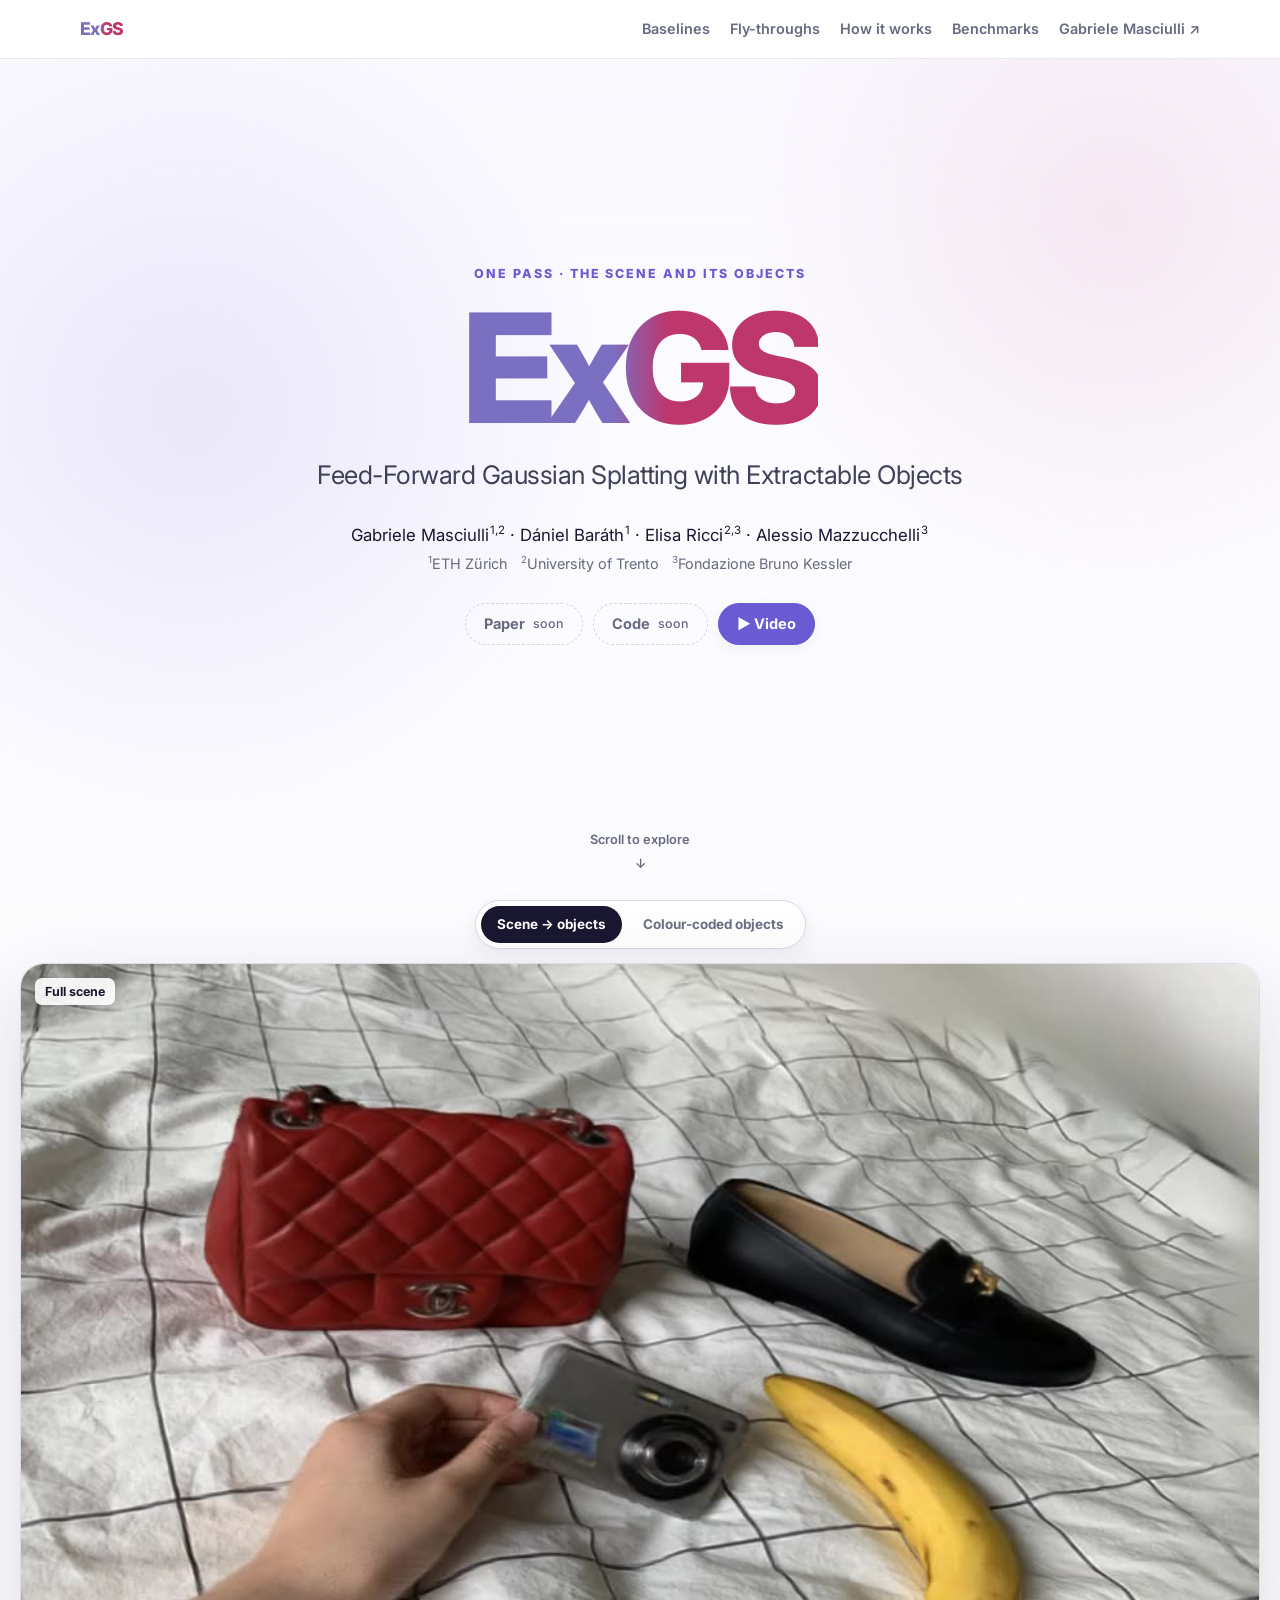
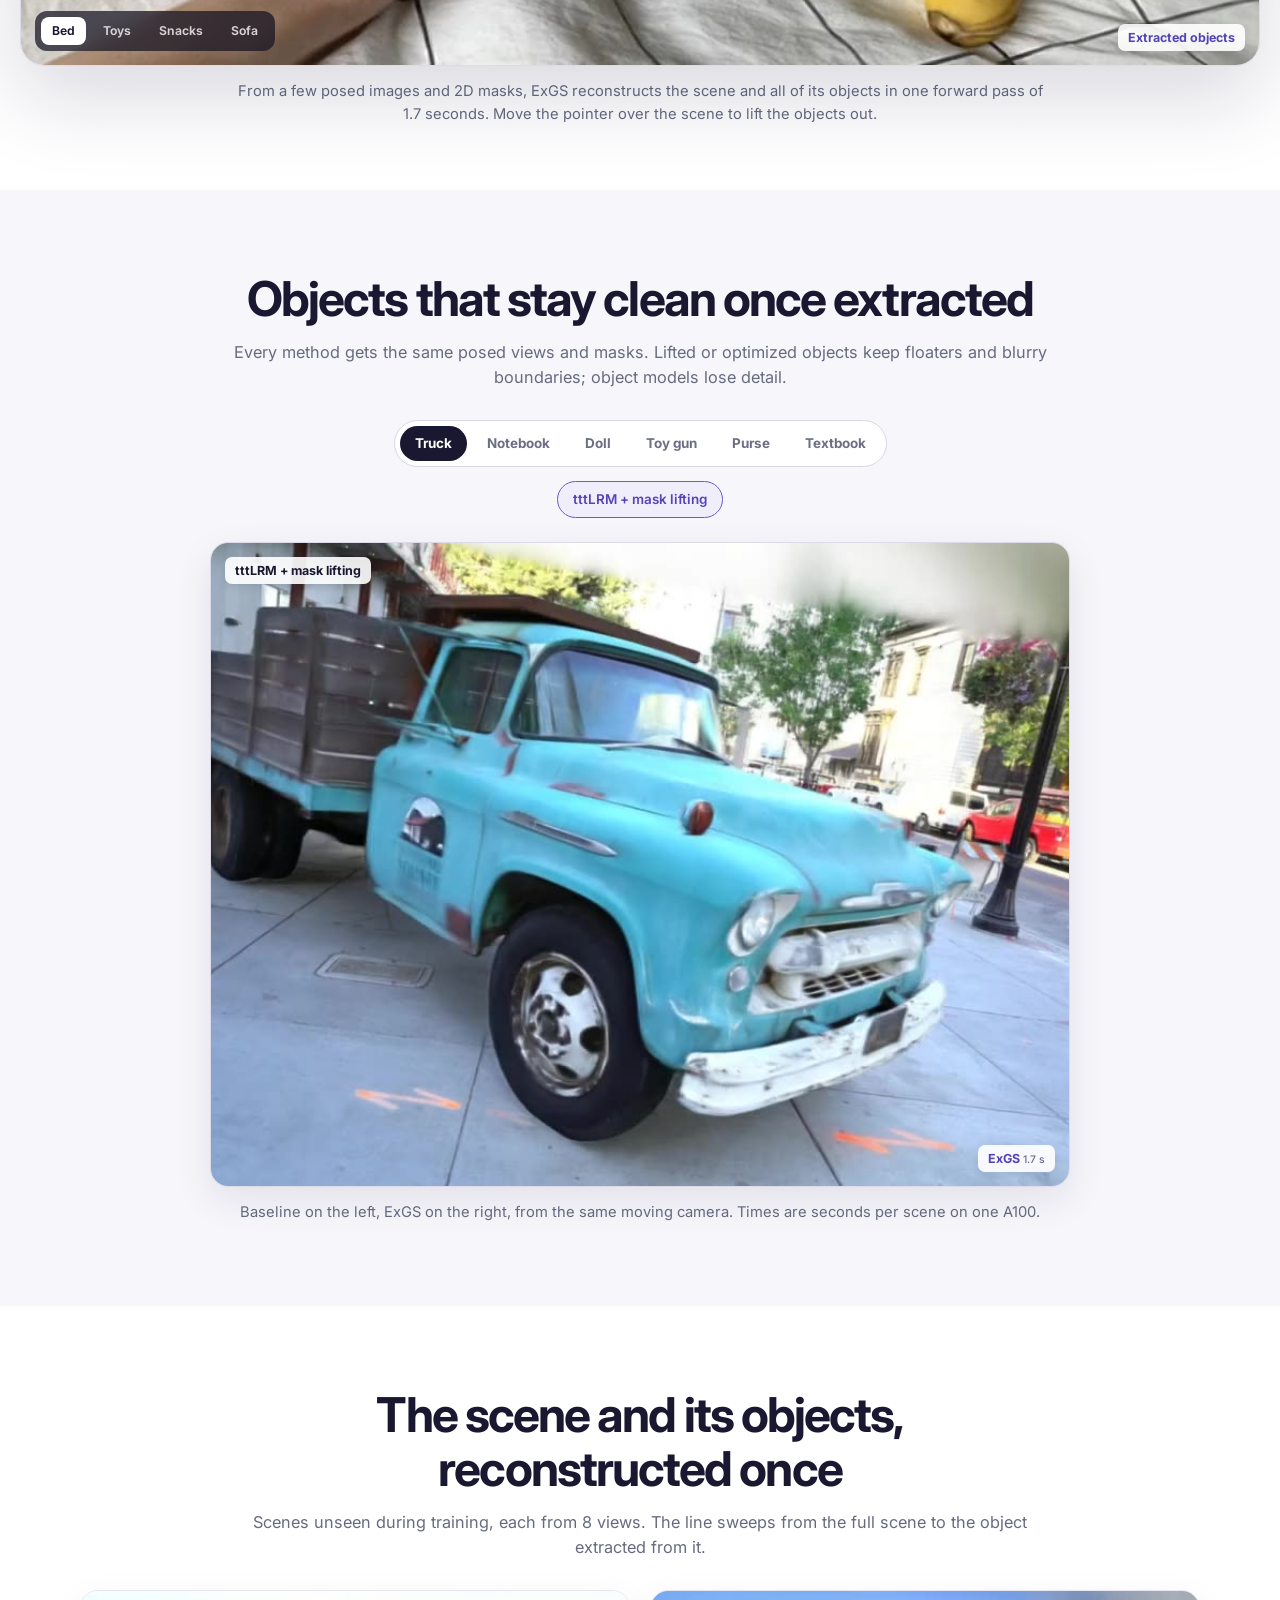
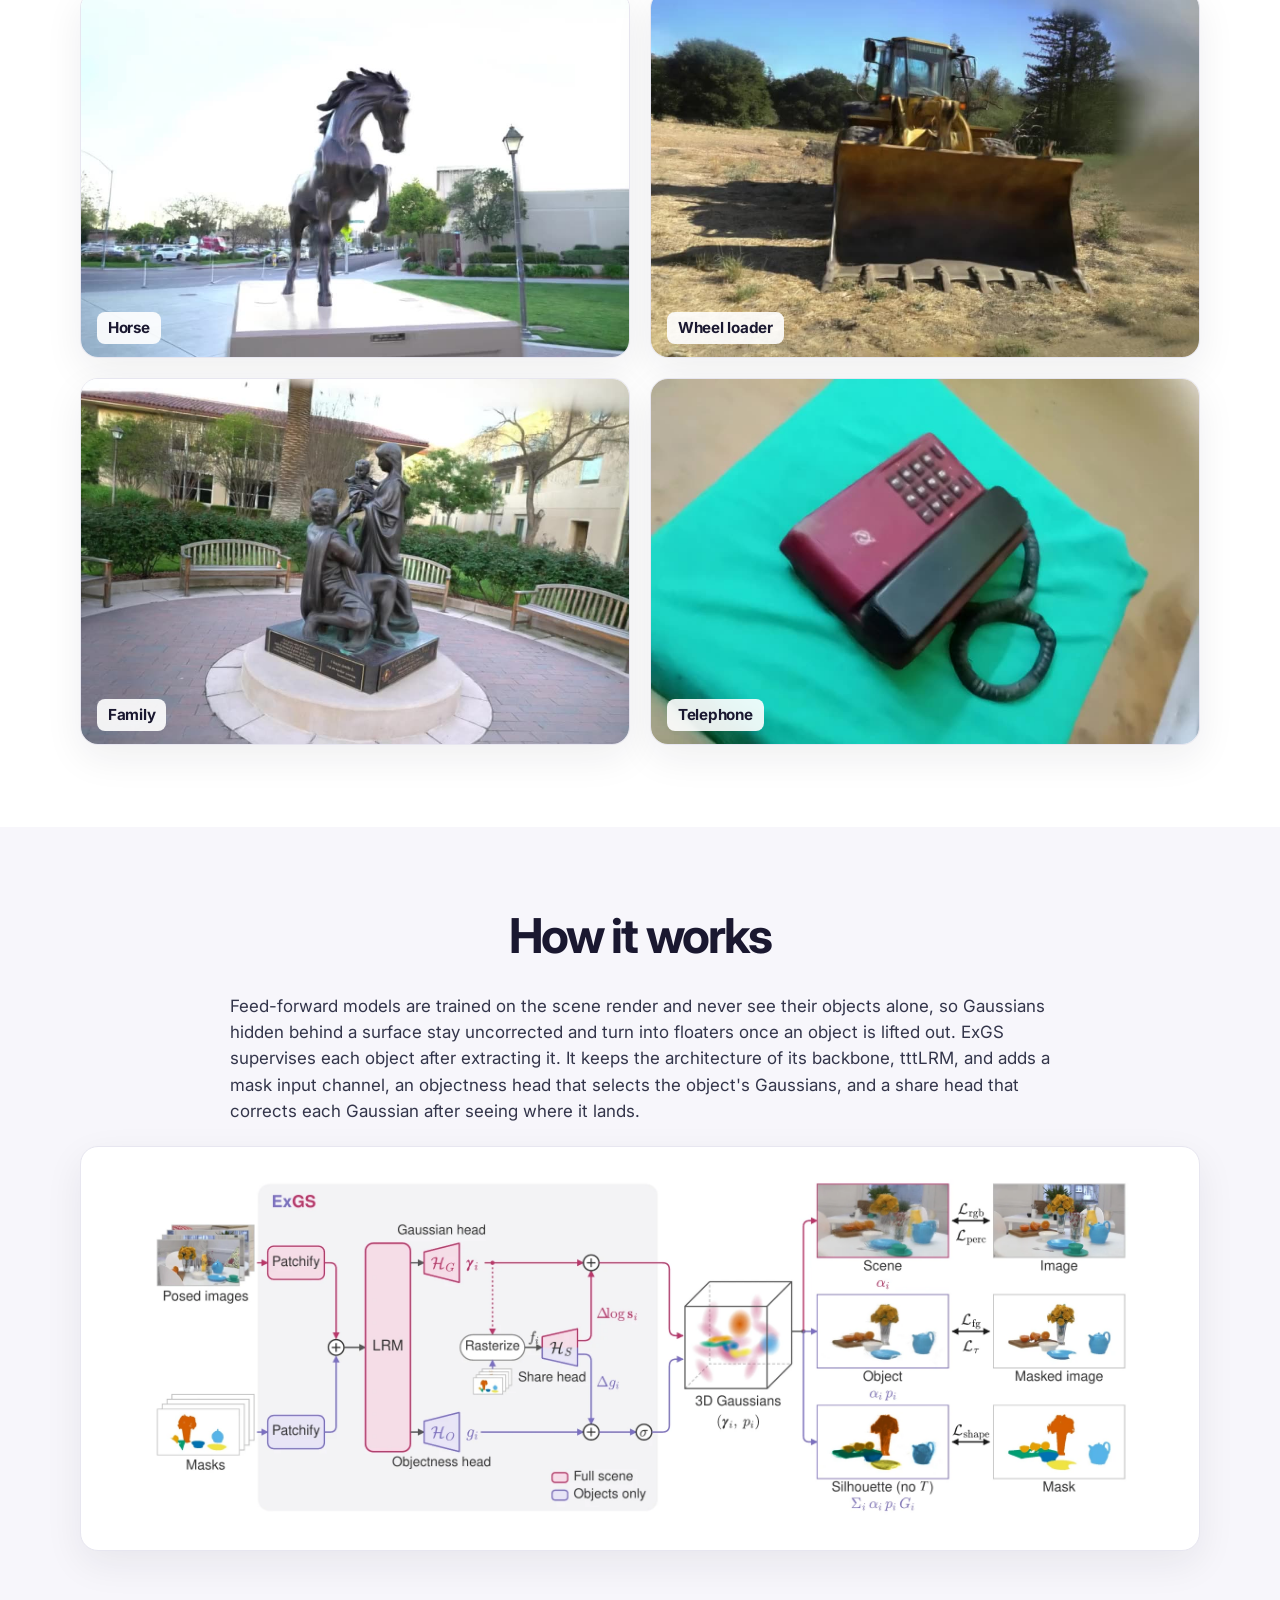
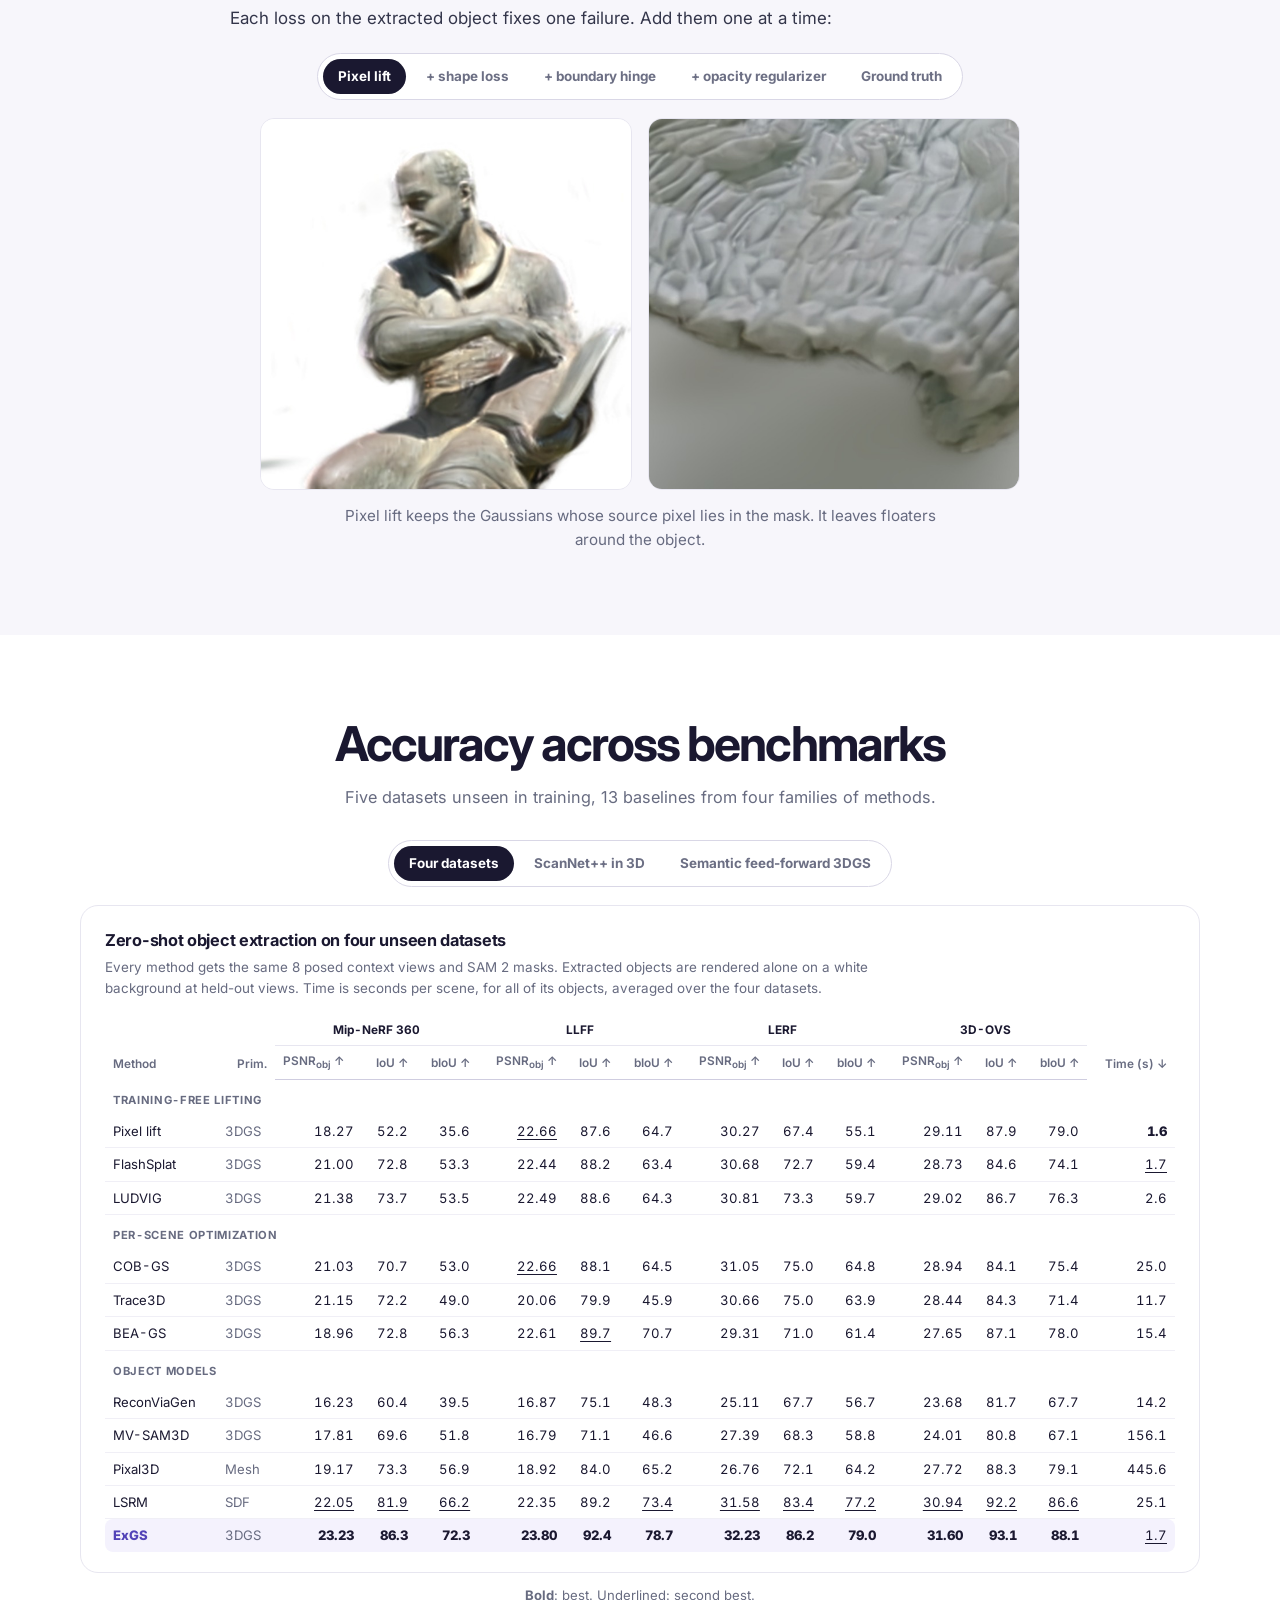
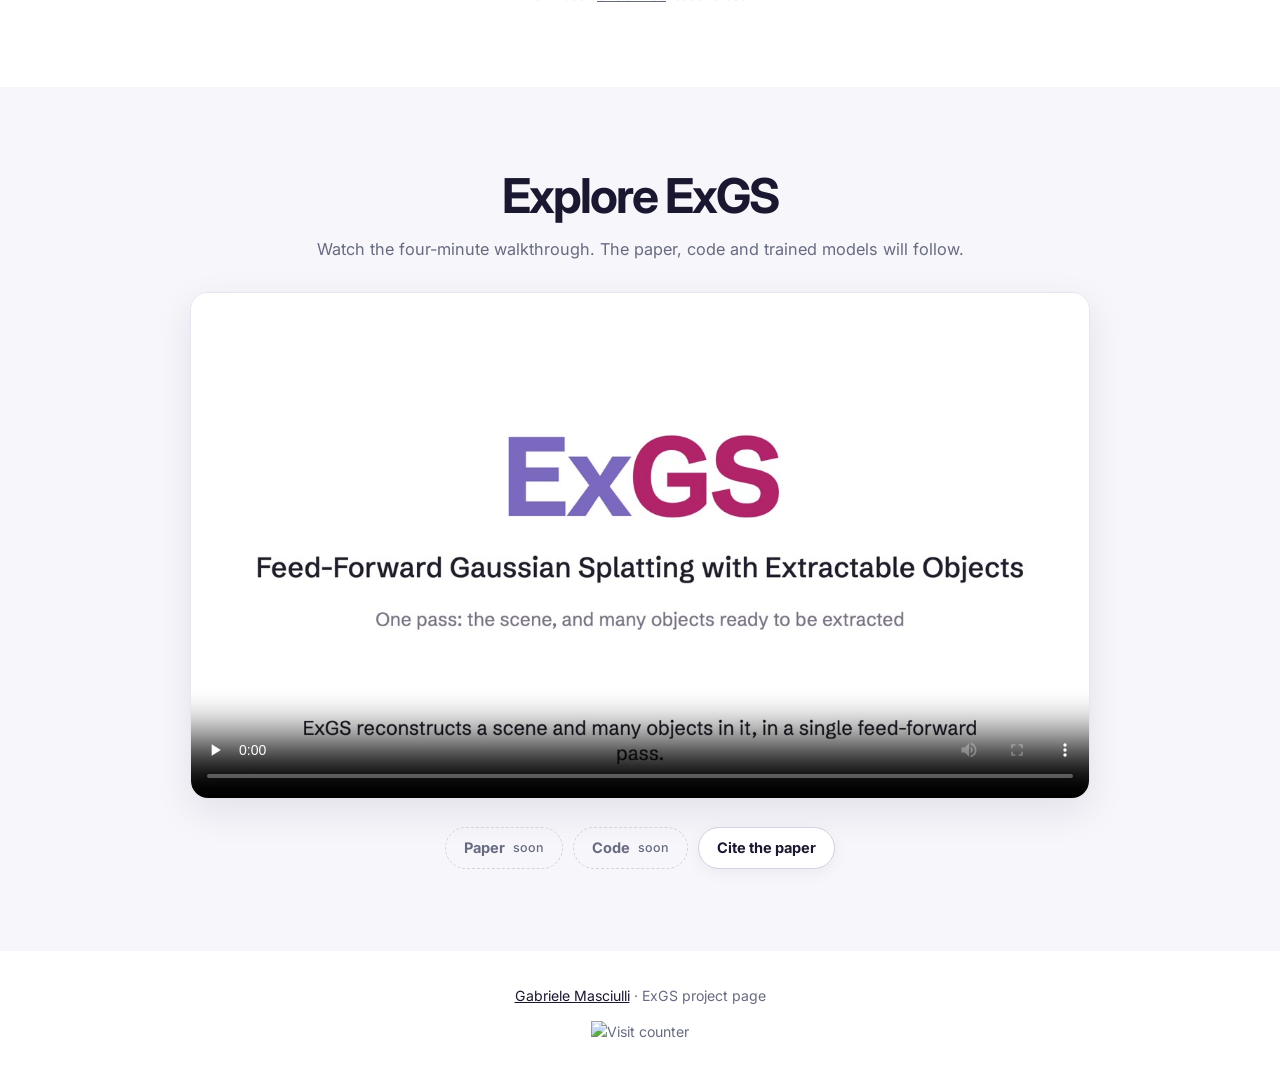
==== commit e3aafd2f: "Add visit counters to the homepage and the ExGS page Co-Authored-By: Claude Fable 5.2 <noreply@anthr" ====
--- a/exgs/index.html
+++ b/exgs/index.html
@@ -165,6 +165,8 @@
     .citation[hidden] { display: none; }
     footer { padding: 34px 18px 44px; text-align: center; color: var(--muted); font-size: .88rem; }
     footer a { color: var(--ink); }
+    footer p { margin: 0 0 14px; }
+    footer .counter { display: inline-block; }
 
     @media (max-width: 860px) {
       .nav-links a:not(.keep) { display: none; }
@@ -414,7 +416,10 @@
     </section>
   </main>
 
-  <footer><a href="../">Gabriele Masciulli</a> · ExGS project page</footer>
+  <footer>
+    <p><a href="../">Gabriele Masciulli</a> · ExGS project page</p>
+    <img class="counter" src="https://hits.sh/gmasciulli.com/exgs.svg?label=visits&amp;color=6b5bd2&amp;labelColor=777" alt="Visit counter" height="20">
+  </footer>
   <div class="backdrop" id="backdrop" hidden></div>
 
   <script>
